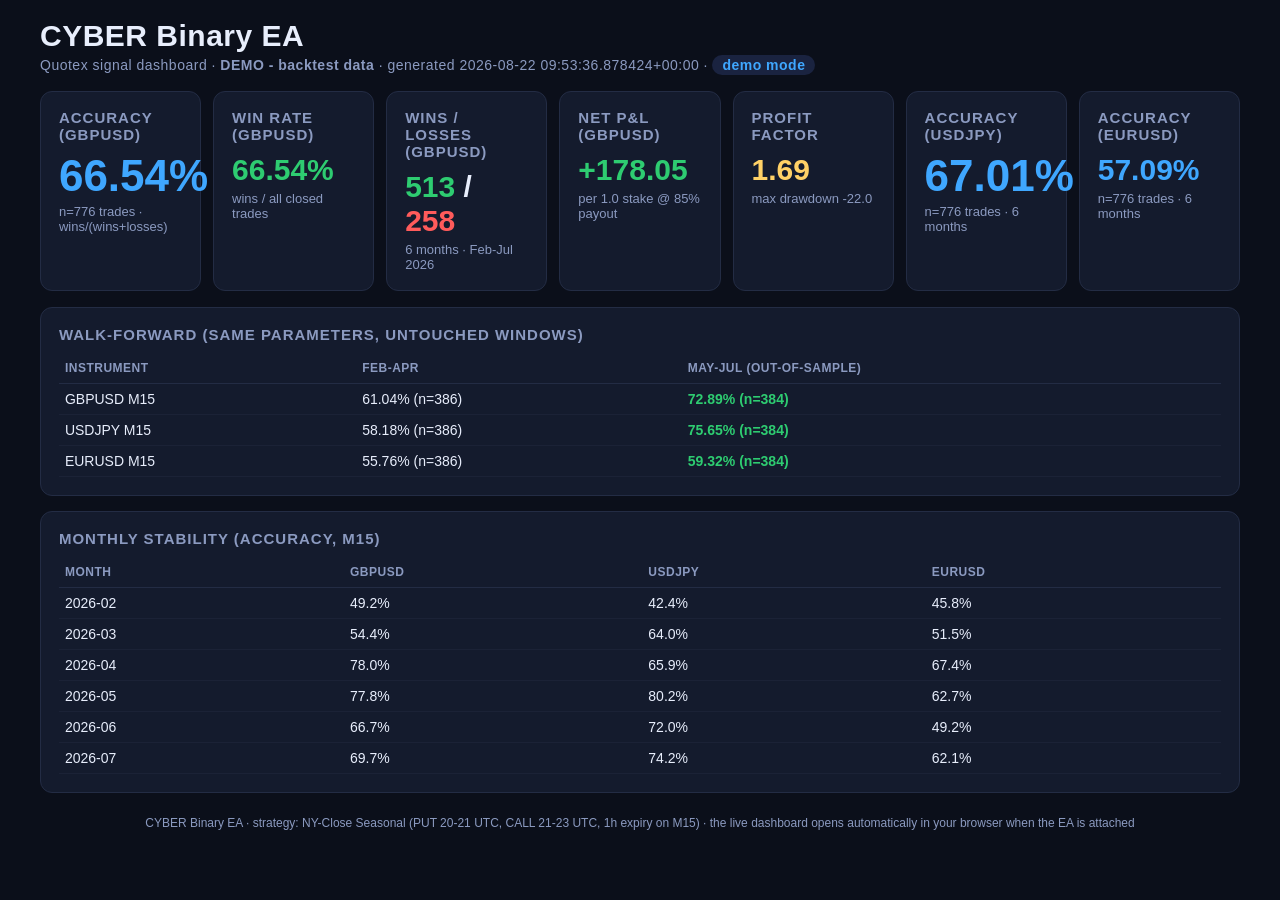
==== dashboard/dashboard.html @ 79766f16 "CYBER Binary EA: Quotex signal engine + auto-scaling dashboard + research backtests - ea/CYBER_Binar" ====
<!DOCTYPE html><html><head><meta charset='utf-8'>
<title>CYBER Binary EA - Quotex Signal Dashboard (demo)</title>
<style>

:root{--bg:#0b0f1a;--card:#141b2d;--line:#232c44;--txt:#e8eefc;--mut:#8b9ac0;
--win:#2ecc71;--loss:#ff5b5b;--acc:#3fa7ff;--put:#ff9f43;--call:#2ecc71;--gold:#ffd166}
*{box-sizing:border-box;margin:0;padding:0}
body{background:var(--bg);color:var(--txt);font-family:'Segoe UI',Arial,sans-serif;
padding:clamp(8px,1.5vw,24px);min-height:100vh}
.wrap{max-width:1200px;margin:0 auto;display:flex;flex-direction:column;gap:clamp(8px,1.2vw,16px)}
h1{font-size:clamp(18px,2.6vw,30px);letter-spacing:.5px}
h1 .sub{display:block;font-size:clamp(11px,1.3vw,14px);color:var(--mut);font-weight:400;margin-top:2px}
.grid{display:grid;grid-template-columns:repeat(auto-fit,minmax(150px,1fr));gap:clamp(6px,1vw,12px)}
.card{background:var(--card);border:1px solid var(--line);border-radius:12px;padding:clamp(10px,1.4vw,18px)}
.card h2{font-size:clamp(12px,1.4vw,15px);color:var(--mut);font-weight:600;text-transform:uppercase;
letter-spacing:1px;margin-bottom:clamp(6px,.8vw,10px)}
.big{font-size:clamp(26px,4vw,44px);font-weight:700;line-height:1.05}
.num{font-size:clamp(18px,2.6vw,30px);font-weight:700}
.small{font-size:clamp(10px,1.2vw,13px);color:var(--mut);margin-top:4px}
.win{color:var(--win)}.loss{color:var(--loss)}.acc{color:var(--acc)}
.gold{color:var(--gold)}.muted{color:var(--mut)}
.badge{display:inline-block;padding:2px 10px;border-radius:20px;font-size:clamp(11px,1.3vw,14px);
font-weight:600;background:#1a2340;color:var(--acc)}
table{width:100%;border-collapse:collapse;font-size:clamp(11px,1.2vw,14px)}
th{color:var(--mut);text-align:left;padding:8px 6px;border-bottom:1px solid var(--line);
text-transform:uppercase;font-size:clamp(10px,1.1vw,12px);letter-spacing:.5px}
td{padding:7px 6px;border-bottom:1px solid #1b2236}
.call{color:var(--call);font-weight:600}.put{color:var(--put);font-weight:600}
.win{color:var(--win);font-weight:700}.loss{color:var(--loss);font-weight:700}
.pend{color:var(--mut)}.tie{color:var(--gold)}
.foot{margin-top:auto;text-align:center;color:var(--mut);font-size:clamp(10px,1.1vw,12px);padding:8px}
@media(max-width:560px){.grid{grid-template-columns:repeat(2,1fr)}}

</style></head><body><div class='wrap'>
<h1>CYBER Binary EA<span class='sub'>Quotex signal dashboard &middot; <b>DEMO - backtest data</b> &middot; generated 2026-08-22 09:53:36.878424+00:00 &middot; <span class='badge'>demo mode</span></span></h1>
<div class='grid'>
<div class='card'><h2>Accuracy (GBPUSD)</h2><div class='big'><span class='acc'>66.54%</span></div><div class='small'>n=776 trades &middot; wins/(wins+losses)</div></div>
<div class='card'><h2>Win rate (GBPUSD)</h2><div class='num'><span class='win'>66.54%</span></div><div class='small'>wins / all closed trades</div></div>
<div class='card'><h2>Wins / Losses (GBPUSD)</h2><div class='num'><span class='win'>513</span> / <span class='loss'>258</span></div><div class='small'>6 months &middot; Feb-Jul 2026</div></div>
<div class='card'><h2>Net P&amp;L (GBPUSD)</h2><div class='num'><span class='win'>+178.05</span></div><div class='small'>per 1.0 stake @ 85% payout</div></div>
<div class='card'><h2>Profit factor</h2><div class='num'><span class='gold'>1.69</span></div><div class='small'>max drawdown -22.0</div></div>
<div class='card'><h2>Accuracy (USDJPY)</h2><div class='big'><span class='acc'>67.01%</span></div><div class='small'>n=776 trades &middot; 6 months</div></div>
<div class='card'><h2>Accuracy (EURUSD)</h2><div class='num'><span class='acc'>57.09%</span></div><div class='small'>n=776 trades &middot; 6 months</div></div>
</div>
<div class='card'><h2>Walk-forward (same parameters, untouched windows)</h2><table><thead><tr><th>Instrument</th><th>Feb-Apr</th><th>May-Jul (out-of-sample)</th></tr></thead><tbody>
<tr><td>GBPUSD M15</td><td>61.04% (n=386)</td><td class='win'><b>72.89%</b> (n=384)</td></tr>
<tr><td>USDJPY M15</td><td>58.18% (n=386)</td><td class='win'><b>75.65%</b> (n=384)</td></tr>
<tr><td>EURUSD M15</td><td>55.76% (n=386)</td><td class='win'><b>59.32%</b> (n=384)</td></tr>
</tbody></table></div>
<div class='card'><h2>Monthly stability (accuracy, M15)</h2><table><thead><tr><th>Month</th><th>GBPUSD</th><th>USDJPY</th><th>EURUSD</th></tr></thead><tbody>
<tr><td>2026-02</td><td>49.2%</td><td>42.4%</td><td>45.8%</td></tr>
<tr><td>2026-03</td><td>54.4%</td><td>64.0%</td><td>51.5%</td></tr>
<tr><td>2026-04</td><td>78.0%</td><td>65.9%</td><td>67.4%</td></tr>
<tr><td>2026-05</td><td>77.8%</td><td>80.2%</td><td>62.7%</td></tr>
<tr><td>2026-06</td><td>66.7%</td><td>72.0%</td><td>49.2%</td></tr>
<tr><td>2026-07</td><td>69.7%</td><td>74.2%</td><td>62.1%</td></tr>
</tbody></table></div>
<div class='foot'>CYBER Binary EA &middot; strategy: NY-Close Seasonal (PUT 20-21 UTC, CALL 21-23 UTC, 1h expiry on M15) &middot; the live dashboard opens automatically in your browser when the EA is attached</div>
</div></body></html>
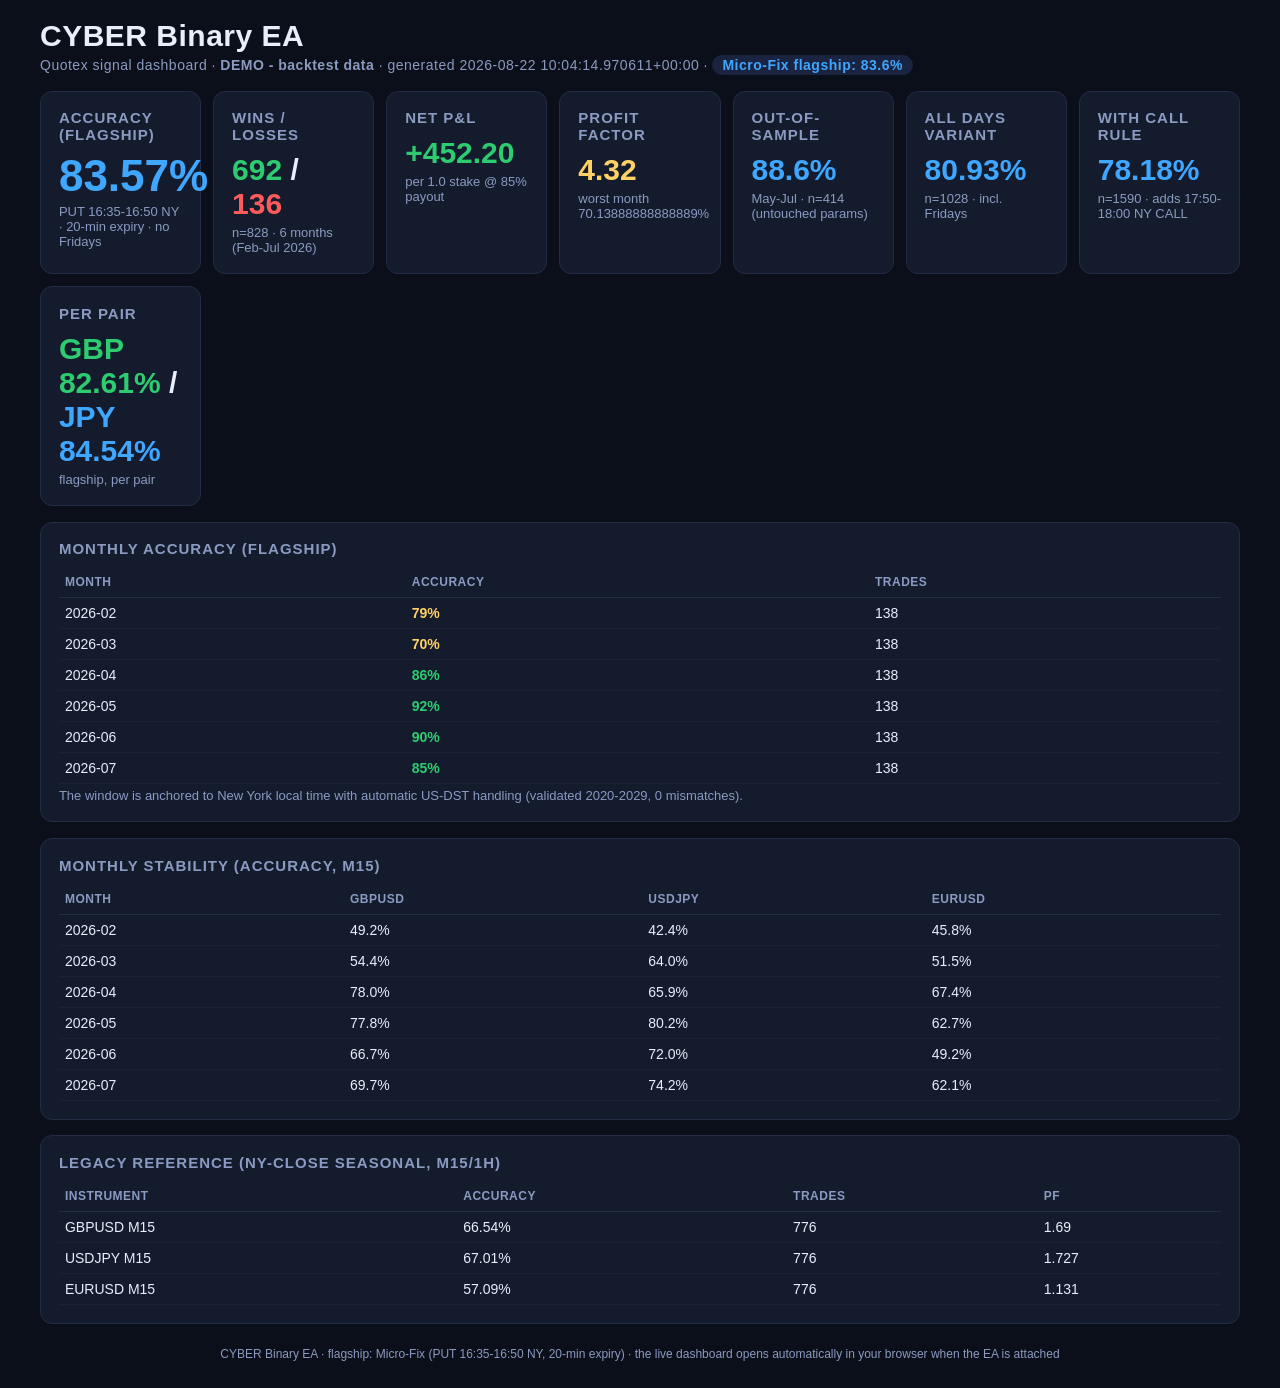
==== commit 7388df03: "80%+ accuracy milestone: Micro-Fix NY settlement strategy (83.6%) Research breakthrough: sub-hour wi" ====
--- a/dashboard/dashboard.html
+++ b/dashboard/dashboard.html
@@ -32,21 +32,26 @@
 @media(max-width:560px){.grid{grid-template-columns:repeat(2,1fr)}}
 
 </style></head><body><div class='wrap'>
-<h1>CYBER Binary EA<span class='sub'>Quotex signal dashboard &middot; <b>DEMO - backtest data</b> &middot; generated 2026-08-22 09:53:36.878424+00:00 &middot; <span class='badge'>demo mode</span></span></h1>
+<h1>CYBER Binary EA<span class='sub'>Quotex signal dashboard &middot; <b>DEMO - backtest data</b> &middot; generated 2026-08-22 10:04:14.970611+00:00 &middot; <span class='badge'>Micro-Fix flagship: 83.6%</span></span></h1>
 <div class='grid'>
-<div class='card'><h2>Accuracy (GBPUSD)</h2><div class='big'><span class='acc'>66.54%</span></div><div class='small'>n=776 trades &middot; wins/(wins+losses)</div></div>
-<div class='card'><h2>Win rate (GBPUSD)</h2><div class='num'><span class='win'>66.54%</span></div><div class='small'>wins / all closed trades</div></div>
-<div class='card'><h2>Wins / Losses (GBPUSD)</h2><div class='num'><span class='win'>513</span> / <span class='loss'>258</span></div><div class='small'>6 months &middot; Feb-Jul 2026</div></div>
-<div class='card'><h2>Net P&amp;L (GBPUSD)</h2><div class='num'><span class='win'>+178.05</span></div><div class='small'>per 1.0 stake @ 85% payout</div></div>
-<div class='card'><h2>Profit factor</h2><div class='num'><span class='gold'>1.69</span></div><div class='small'>max drawdown -22.0</div></div>
-<div class='card'><h2>Accuracy (USDJPY)</h2><div class='big'><span class='acc'>67.01%</span></div><div class='small'>n=776 trades &middot; 6 months</div></div>
-<div class='card'><h2>Accuracy (EURUSD)</h2><div class='num'><span class='acc'>57.09%</span></div><div class='small'>n=776 trades &middot; 6 months</div></div>
+<div class='card'><h2>Accuracy (flagship)</h2><div class='big'><span class='acc'>83.57%</span></div><div class='small'>PUT 16:35-16:50 NY &middot; 20-min expiry &middot; no Fridays</div></div>
+<div class='card'><h2>Wins / Losses</h2><div class='num'><span class='win'>692</span> / <span class='loss'>136</span></div><div class='small'>n=828 &middot; 6 months (Feb-Jul 2026)</div></div>
+<div class='card'><h2>Net P&amp;L</h2><div class='num'><span class='win'>+452.20</span></div><div class='small'>per 1.0 stake @ 85% payout</div></div>
+<div class='card'><h2>Profit factor</h2><div class='num'><span class='gold'>4.32</span></div><div class='small'>worst month 70.13888888888889%</div></div>
+<div class='card'><h2>Out-of-sample</h2><div class='num'><span class='acc'>88.6%</span></div><div class='small'>May-Jul &middot; n=414 (untouched params)</div></div>
+<div class='card'><h2>All days variant</h2><div class='num'><span class='acc'>80.93%</span></div><div class='small'>n=1028 &middot; incl. Fridays</div></div>
+<div class='card'><h2>With CALL rule</h2><div class='num'><span class='acc'>78.18%</span></div><div class='small'>n=1590 &middot; adds 17:50-18:00 NY CALL</div></div>
+<div class='card'><h2>Per pair</h2><div class='num'><span class='win'>GBP 82.61%</span> / <span class='acc'>JPY 84.54%</span></div><div class='small'>flagship, per pair</div></div>
 </div>
-<div class='card'><h2>Walk-forward (same parameters, untouched windows)</h2><table><thead><tr><th>Instrument</th><th>Feb-Apr</th><th>May-Jul (out-of-sample)</th></tr></thead><tbody>
-<tr><td>GBPUSD M15</td><td>61.04% (n=386)</td><td class='win'><b>72.89%</b> (n=384)</td></tr>
-<tr><td>USDJPY M15</td><td>58.18% (n=386)</td><td class='win'><b>75.65%</b> (n=384)</td></tr>
-<tr><td>EURUSD M15</td><td>55.76% (n=386)</td><td class='win'><b>59.32%</b> (n=384)</td></tr>
-</tbody></table></div>
+<div class='card'><h2>Monthly accuracy (flagship)</h2><table><thead><tr><th>Month</th><th>Accuracy</th><th>Trades</th></tr></thead><tbody>
+<tr><td>2026-02</td><td class='gold'><b>79%</b></td><td>138</td></tr>
+<tr><td>2026-03</td><td class='gold'><b>70%</b></td><td>138</td></tr>
+<tr><td>2026-04</td><td class='win'><b>86%</b></td><td>138</td></tr>
+<tr><td>2026-05</td><td class='win'><b>92%</b></td><td>138</td></tr>
+<tr><td>2026-06</td><td class='win'><b>90%</b></td><td>138</td></tr>
+<tr><td>2026-07</td><td class='win'><b>85%</b></td><td>138</td></tr>
+</tbody></table>
+<div class='small'>The window is anchored to New York local time with automatic US-DST handling (validated 2020-2029, 0 mismatches).</div></div>
 <div class='card'><h2>Monthly stability (accuracy, M15)</h2><table><thead><tr><th>Month</th><th>GBPUSD</th><th>USDJPY</th><th>EURUSD</th></tr></thead><tbody>
 <tr><td>2026-02</td><td>49.2%</td><td>42.4%</td><td>45.8%</td></tr>
 <tr><td>2026-03</td><td>54.4%</td><td>64.0%</td><td>51.5%</td></tr>
@@ -55,5 +60,10 @@
 <tr><td>2026-06</td><td>66.7%</td><td>72.0%</td><td>49.2%</td></tr>
 <tr><td>2026-07</td><td>69.7%</td><td>74.2%</td><td>62.1%</td></tr>
 </tbody></table></div>
-<div class='foot'>CYBER Binary EA &middot; strategy: NY-Close Seasonal (PUT 20-21 UTC, CALL 21-23 UTC, 1h expiry on M15) &middot; the live dashboard opens automatically in your browser when the EA is attached</div>
+<div class='card'><h2>Legacy reference (NY-Close Seasonal, M15/1h)</h2><table><thead><tr><th>Instrument</th><th>Accuracy</th><th>Trades</th><th>PF</th></tr></thead><tbody>
+<tr><td>GBPUSD M15</td><td>66.54%</td><td>776</td><td>1.69</td></tr>
+<tr><td>USDJPY M15</td><td>67.01%</td><td>776</td><td>1.727</td></tr>
+<tr><td>EURUSD M15</td><td>57.09%</td><td>776</td><td>1.131</td></tr>
+</tbody></table></div>
+<div class='foot'>CYBER Binary EA &middot; flagship: Micro-Fix (PUT 16:35-16:50 NY, 20-min expiry) &middot; the live dashboard opens automatically in your browser when the EA is attached</div>
 </div></body></html>
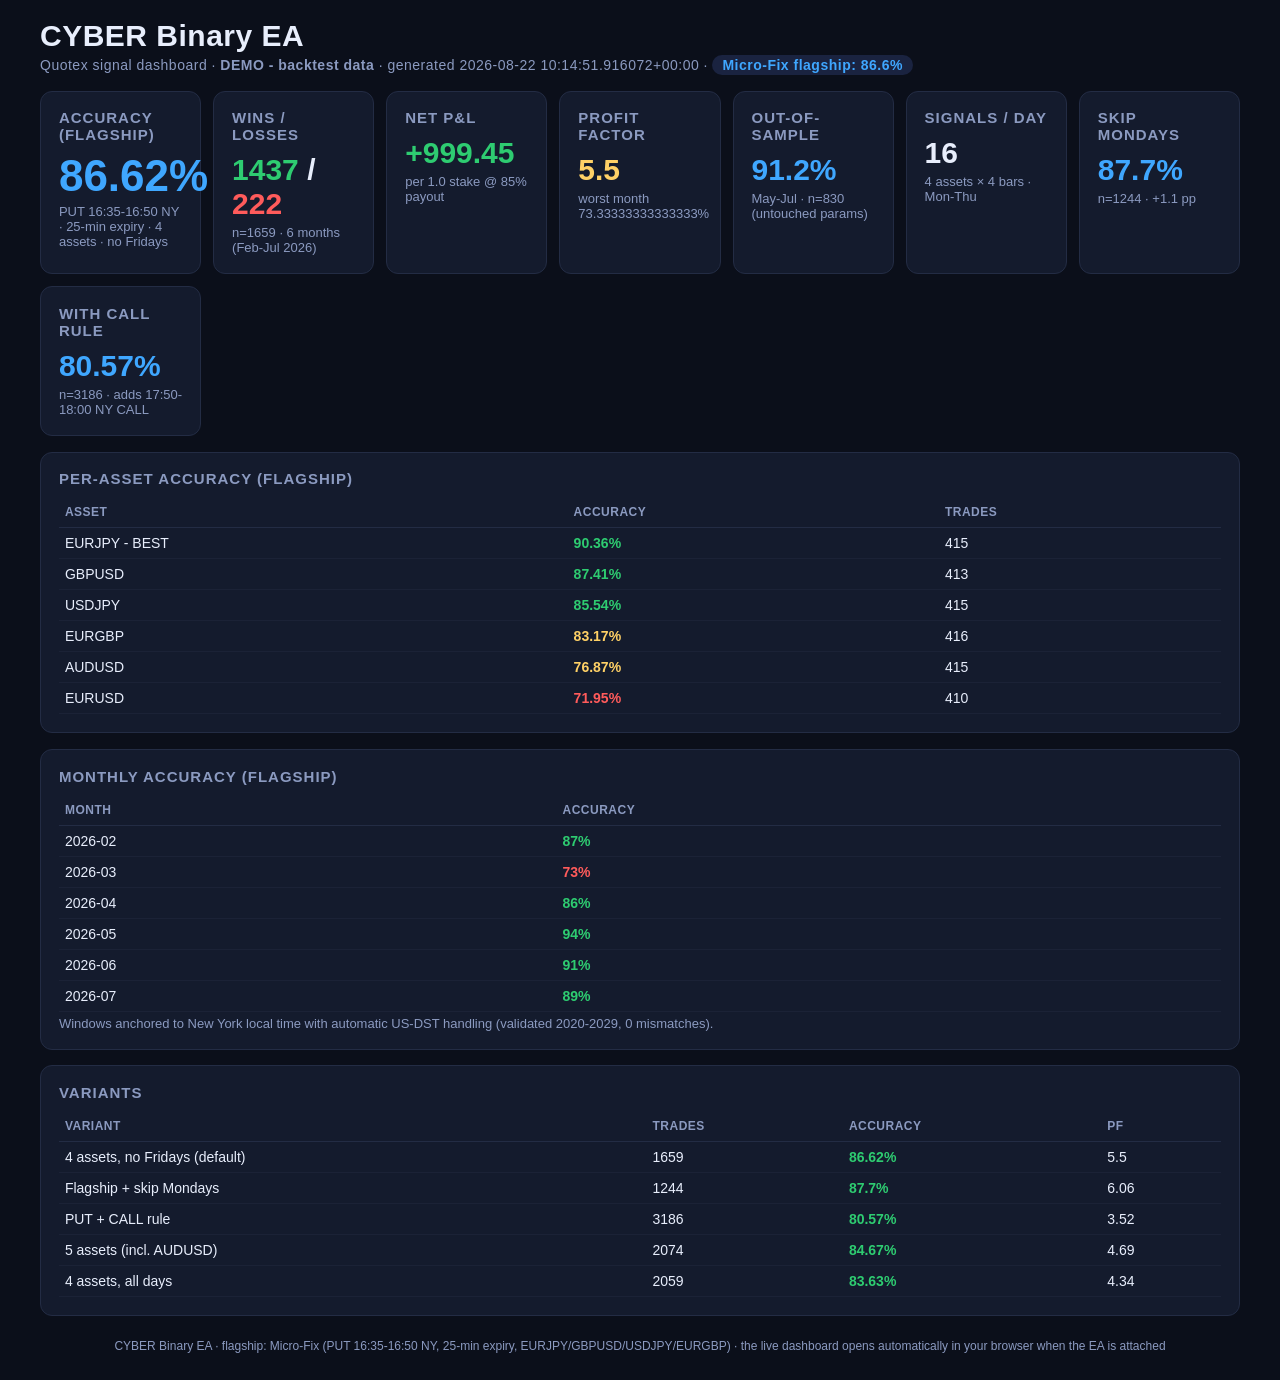
==== commit 37c8e5b5: "Chart signal detail, 4 more assets, accuracy to 86.6% blended / 90.4% EURJPY Chart painting: - visib" ====
--- a/dashboard/dashboard.html
+++ b/dashboard/dashboard.html
@@ -32,38 +32,40 @@
 @media(max-width:560px){.grid{grid-template-columns:repeat(2,1fr)}}
 
 </style></head><body><div class='wrap'>
-<h1>CYBER Binary EA<span class='sub'>Quotex signal dashboard &middot; <b>DEMO - backtest data</b> &middot; generated 2026-08-22 10:04:14.970611+00:00 &middot; <span class='badge'>Micro-Fix flagship: 83.6%</span></span></h1>
+<h1>CYBER Binary EA<span class='sub'>Quotex signal dashboard &middot; <b>DEMO - backtest data</b> &middot; generated 2026-08-22 10:14:51.916072+00:00 &middot; <span class='badge'>Micro-Fix flagship: 86.6%</span></span></h1>
 <div class='grid'>
-<div class='card'><h2>Accuracy (flagship)</h2><div class='big'><span class='acc'>83.57%</span></div><div class='small'>PUT 16:35-16:50 NY &middot; 20-min expiry &middot; no Fridays</div></div>
-<div class='card'><h2>Wins / Losses</h2><div class='num'><span class='win'>692</span> / <span class='loss'>136</span></div><div class='small'>n=828 &middot; 6 months (Feb-Jul 2026)</div></div>
-<div class='card'><h2>Net P&amp;L</h2><div class='num'><span class='win'>+452.20</span></div><div class='small'>per 1.0 stake @ 85% payout</div></div>
-<div class='card'><h2>Profit factor</h2><div class='num'><span class='gold'>4.32</span></div><div class='small'>worst month 70.13888888888889%</div></div>
-<div class='card'><h2>Out-of-sample</h2><div class='num'><span class='acc'>88.6%</span></div><div class='small'>May-Jul &middot; n=414 (untouched params)</div></div>
-<div class='card'><h2>All days variant</h2><div class='num'><span class='acc'>80.93%</span></div><div class='small'>n=1028 &middot; incl. Fridays</div></div>
-<div class='card'><h2>With CALL rule</h2><div class='num'><span class='acc'>78.18%</span></div><div class='small'>n=1590 &middot; adds 17:50-18:00 NY CALL</div></div>
-<div class='card'><h2>Per pair</h2><div class='num'><span class='win'>GBP 82.61%</span> / <span class='acc'>JPY 84.54%</span></div><div class='small'>flagship, per pair</div></div>
+<div class='card'><h2>Accuracy (flagship)</h2><div class='big'><span class='acc'>86.62%</span></div><div class='small'>PUT 16:35-16:50 NY &middot; 25-min expiry &middot; 4 assets &middot; no Fridays</div></div>
+<div class='card'><h2>Wins / Losses</h2><div class='num'><span class='win'>1437</span> / <span class='loss'>222</span></div><div class='small'>n=1659 &middot; 6 months (Feb-Jul 2026)</div></div>
+<div class='card'><h2>Net P&amp;L</h2><div class='num'><span class='win'>+999.45</span></div><div class='small'>per 1.0 stake @ 85% payout</div></div>
+<div class='card'><h2>Profit factor</h2><div class='num'><span class='gold'>5.5</span></div><div class='small'>worst month 73.33333333333333%</div></div>
+<div class='card'><h2>Out-of-sample</h2><div class='num'><span class='acc'>91.2%</span></div><div class='small'>May-Jul &middot; n=830 (untouched params)</div></div>
+<div class='card'><h2>Signals / day</h2><div class='num'><span class='num'>16</span></div><div class='small'>4 assets &times; 4 bars &middot; Mon-Thu</div></div>
+<div class='card'><h2>Skip Mondays</h2><div class='num'><span class='acc'>87.7%</span></div><div class='small'>n=1244 &middot; +1.1 pp</div></div>
+<div class='card'><h2>With CALL rule</h2><div class='num'><span class='acc'>80.57%</span></div><div class='small'>n=3186 &middot; adds 17:50-18:00 NY CALL</div></div>
 </div>
-<div class='card'><h2>Monthly accuracy (flagship)</h2><table><thead><tr><th>Month</th><th>Accuracy</th><th>Trades</th></tr></thead><tbody>
-<tr><td>2026-02</td><td class='gold'><b>79%</b></td><td>138</td></tr>
-<tr><td>2026-03</td><td class='gold'><b>70%</b></td><td>138</td></tr>
-<tr><td>2026-04</td><td class='win'><b>86%</b></td><td>138</td></tr>
-<tr><td>2026-05</td><td class='win'><b>92%</b></td><td>138</td></tr>
-<tr><td>2026-06</td><td class='win'><b>90%</b></td><td>138</td></tr>
-<tr><td>2026-07</td><td class='win'><b>85%</b></td><td>138</td></tr>
+<div class='card'><h2>Per-asset accuracy (flagship)</h2><table><thead><tr><th>Asset</th><th>Accuracy</th><th>Trades</th></tr></thead><tbody>
+<tr><td>EURJPY - BEST</td><td class='win'><b>90.36%</b></td><td>415</td></tr>
+<tr><td>GBPUSD</td><td class='win'><b>87.41%</b></td><td>413</td></tr>
+<tr><td>USDJPY</td><td class='win'><b>85.54%</b></td><td>415</td></tr>
+<tr><td>EURGBP</td><td class='gold'><b>83.17%</b></td><td>416</td></tr>
+<tr><td>AUDUSD</td><td class='gold'><b>76.87%</b></td><td>415</td></tr>
+<tr><td>EURUSD</td><td class='loss'><b>71.95%</b></td><td>410</td></tr>
+</tbody></table></div>
+<div class='card'><h2>Monthly accuracy (flagship)</h2><table><thead><tr><th>Month</th><th>Accuracy</th></tr></thead><tbody>
+<tr><td>2026-02</td><td class='win'><b>87%</b></td></tr>
+<tr><td>2026-03</td><td class='loss'><b>73%</b></td></tr>
+<tr><td>2026-04</td><td class='win'><b>86%</b></td></tr>
+<tr><td>2026-05</td><td class='win'><b>94%</b></td></tr>
+<tr><td>2026-06</td><td class='win'><b>91%</b></td></tr>
+<tr><td>2026-07</td><td class='win'><b>89%</b></td></tr>
 </tbody></table>
-<div class='small'>The window is anchored to New York local time with automatic US-DST handling (validated 2020-2029, 0 mismatches).</div></div>
-<div class='card'><h2>Monthly stability (accuracy, M15)</h2><table><thead><tr><th>Month</th><th>GBPUSD</th><th>USDJPY</th><th>EURUSD</th></tr></thead><tbody>
-<tr><td>2026-02</td><td>49.2%</td><td>42.4%</td><td>45.8%</td></tr>
-<tr><td>2026-03</td><td>54.4%</td><td>64.0%</td><td>51.5%</td></tr>
-<tr><td>2026-04</td><td>78.0%</td><td>65.9%</td><td>67.4%</td></tr>
-<tr><td>2026-05</td><td>77.8%</td><td>80.2%</td><td>62.7%</td></tr>
-<tr><td>2026-06</td><td>66.7%</td><td>72.0%</td><td>49.2%</td></tr>
-<tr><td>2026-07</td><td>69.7%</td><td>74.2%</td><td>62.1%</td></tr>
+<div class='small'>Windows anchored to New York local time with automatic US-DST handling (validated 2020-2029, 0 mismatches).</div></div>
+<div class='card'><h2>Variants</h2><table><thead><tr><th>Variant</th><th>Trades</th><th>Accuracy</th><th>PF</th></tr></thead><tbody>
+<tr><td>4 assets, no Fridays (default)</td><td>1659</td><td class='win'><b>86.62%</b></td><td>5.5</td></tr>
+<tr><td>Flagship + skip Mondays</td><td>1244</td><td class='win'><b>87.7%</b></td><td>6.06</td></tr>
+<tr><td>PUT + CALL rule</td><td>3186</td><td class='win'><b>80.57%</b></td><td>3.52</td></tr>
+<tr><td>5 assets (incl. AUDUSD)</td><td>2074</td><td class='win'><b>84.67%</b></td><td>4.69</td></tr>
+<tr><td>4 assets, all days</td><td>2059</td><td class='win'><b>83.63%</b></td><td>4.34</td></tr>
 </tbody></table></div>
-<div class='card'><h2>Legacy reference (NY-Close Seasonal, M15/1h)</h2><table><thead><tr><th>Instrument</th><th>Accuracy</th><th>Trades</th><th>PF</th></tr></thead><tbody>
-<tr><td>GBPUSD M15</td><td>66.54%</td><td>776</td><td>1.69</td></tr>
-<tr><td>USDJPY M15</td><td>67.01%</td><td>776</td><td>1.727</td></tr>
-<tr><td>EURUSD M15</td><td>57.09%</td><td>776</td><td>1.131</td></tr>
-</tbody></table></div>
-<div class='foot'>CYBER Binary EA &middot; flagship: Micro-Fix (PUT 16:35-16:50 NY, 20-min expiry) &middot; the live dashboard opens automatically in your browser when the EA is attached</div>
+<div class='foot'>CYBER Binary EA &middot; flagship: Micro-Fix (PUT 16:35-16:50 NY, 25-min expiry, EURJPY/GBPUSD/USDJPY/EURGBP) &middot; the live dashboard opens automatically in your browser when the EA is attached</div>
 </div></body></html>
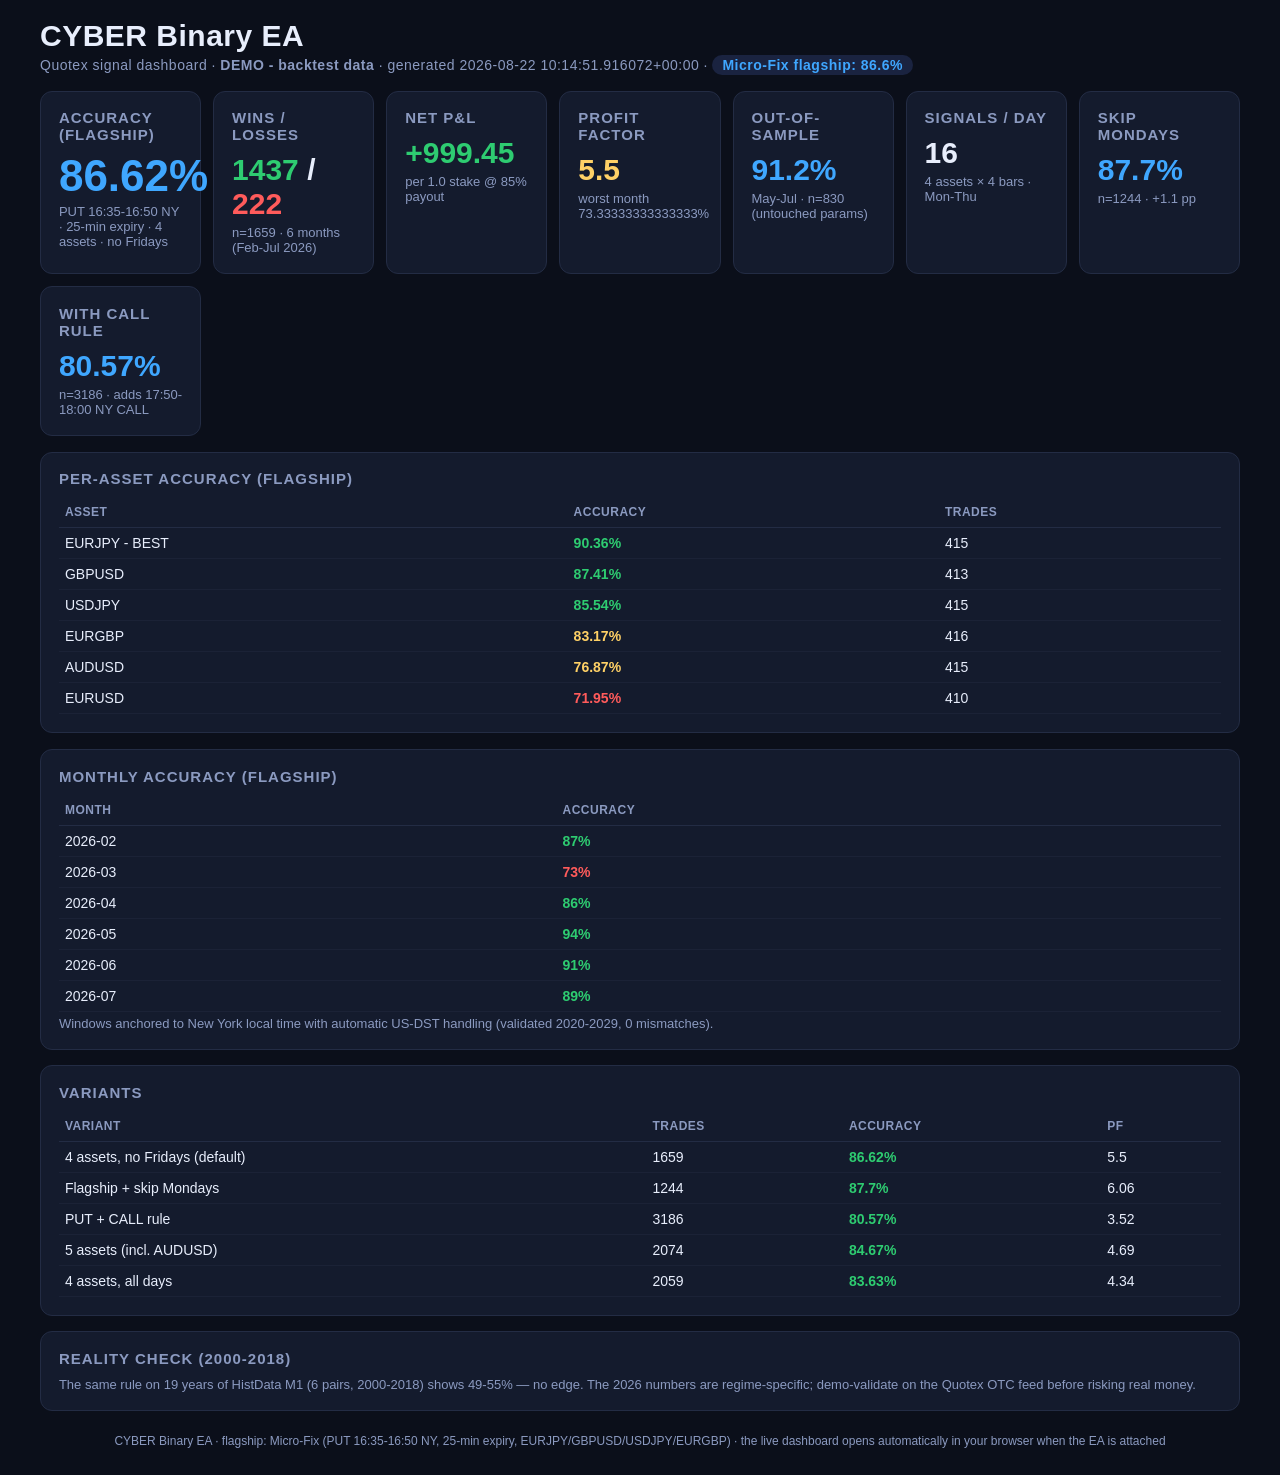
==== commit edb60eb8: "19-year validation of the Micro-Fix rule: effect is recent, not structural Added a full long-history" ====
--- a/dashboard/dashboard.html
+++ b/dashboard/dashboard.html
@@ -67,5 +67,6 @@
 <tr><td>5 assets (incl. AUDUSD)</td><td>2074</td><td class='win'><b>84.67%</b></td><td>4.69</td></tr>
 <tr><td>4 assets, all days</td><td>2059</td><td class='win'><b>83.63%</b></td><td>4.34</td></tr>
 </tbody></table></div>
+<div class='card'><h2>Reality check (2000-2018)</h2><div class='small'>The same rule on 19 years of HistData M1 (6 pairs, 2000-2018) shows 49-55% — no edge. The 2026 numbers are regime-specific; demo-validate on the Quotex OTC feed before risking real money.</div></div>
 <div class='foot'>CYBER Binary EA &middot; flagship: Micro-Fix (PUT 16:35-16:50 NY, 25-min expiry, EURJPY/GBPUSD/USDJPY/EURGBP) &middot; the live dashboard opens automatically in your browser when the EA is attached</div>
 </div></body></html>
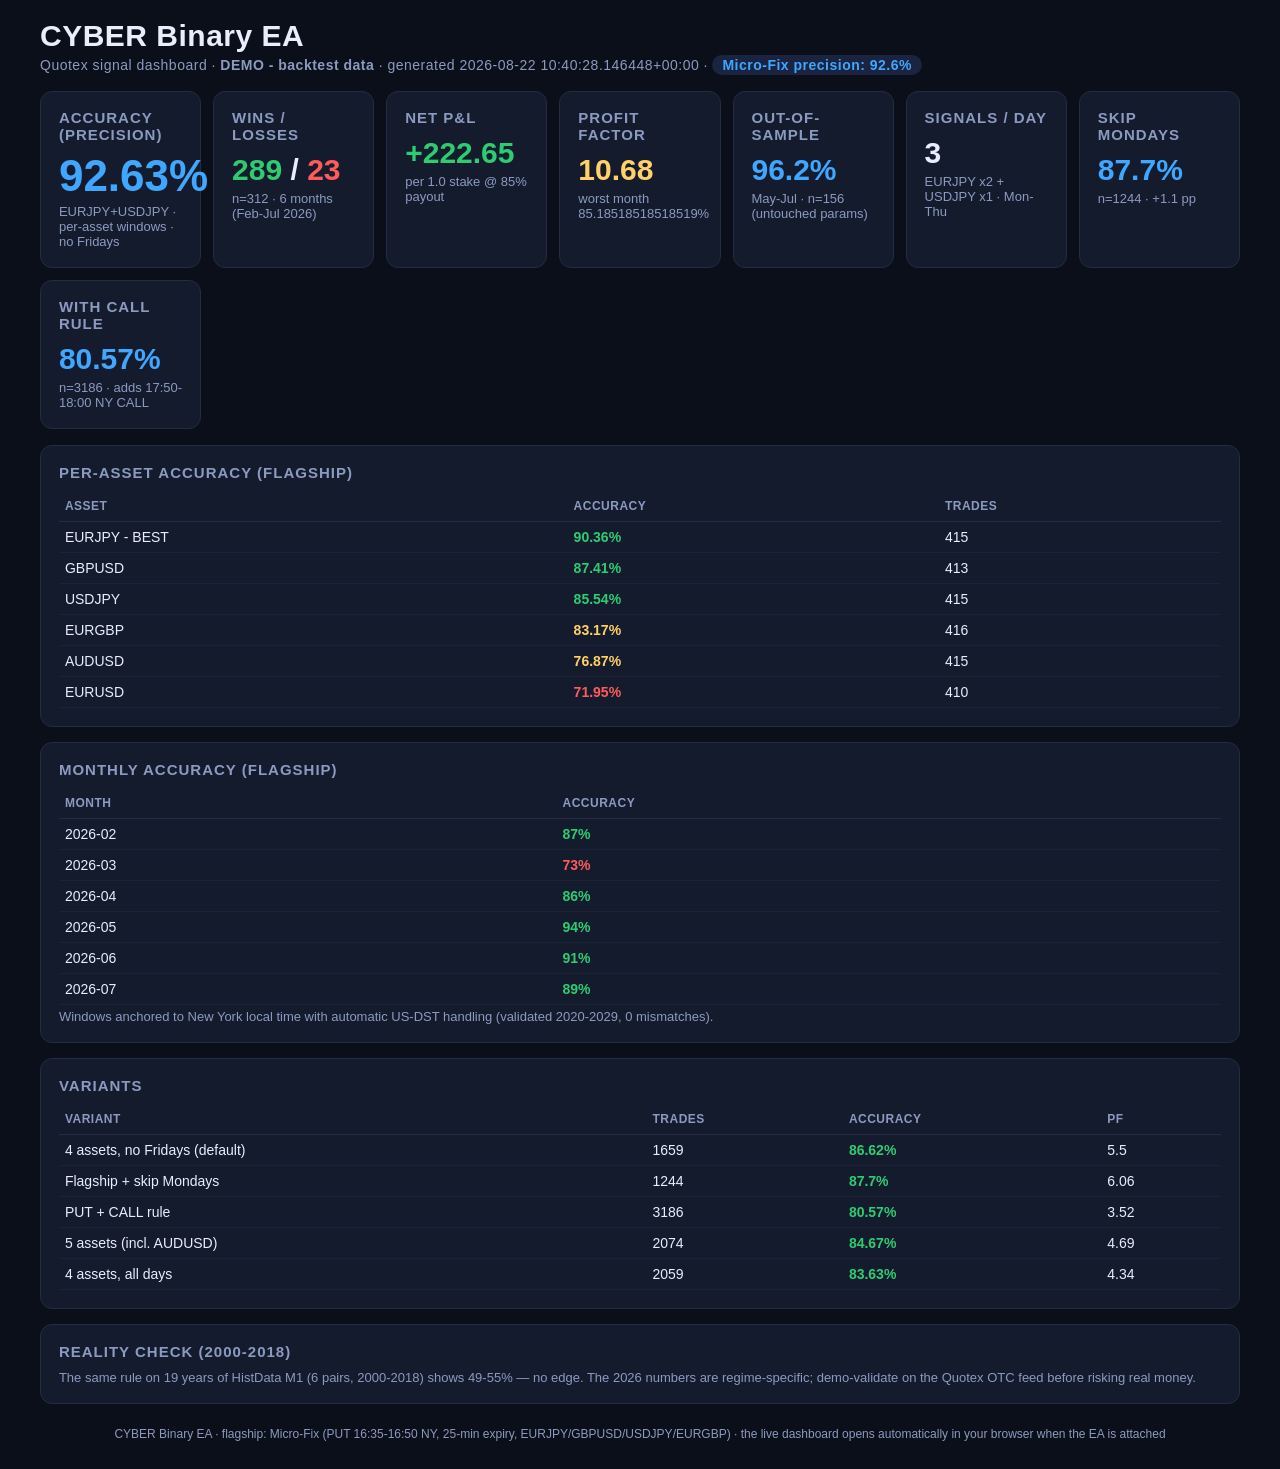
==== commit 0fc1eebe: "90+ accuracy: Micro-Fix precision mode (93.3% EURJPY, 92.6% blended) Research: slot x expiry grid wi" ====
--- a/dashboard/dashboard.html
+++ b/dashboard/dashboard.html
@@ -32,14 +32,14 @@
 @media(max-width:560px){.grid{grid-template-columns:repeat(2,1fr)}}
 
 </style></head><body><div class='wrap'>
-<h1>CYBER Binary EA<span class='sub'>Quotex signal dashboard &middot; <b>DEMO - backtest data</b> &middot; generated 2026-08-22 10:14:51.916072+00:00 &middot; <span class='badge'>Micro-Fix flagship: 86.6%</span></span></h1>
+<h1>CYBER Binary EA<span class='sub'>Quotex signal dashboard &middot; <b>DEMO - backtest data</b> &middot; generated 2026-08-22 10:40:28.146448+00:00 &middot; <span class='badge'>Micro-Fix precision: 92.6%</span></span></h1>
 <div class='grid'>
-<div class='card'><h2>Accuracy (flagship)</h2><div class='big'><span class='acc'>86.62%</span></div><div class='small'>PUT 16:35-16:50 NY &middot; 25-min expiry &middot; 4 assets &middot; no Fridays</div></div>
-<div class='card'><h2>Wins / Losses</h2><div class='num'><span class='win'>1437</span> / <span class='loss'>222</span></div><div class='small'>n=1659 &middot; 6 months (Feb-Jul 2026)</div></div>
-<div class='card'><h2>Net P&amp;L</h2><div class='num'><span class='win'>+999.45</span></div><div class='small'>per 1.0 stake @ 85% payout</div></div>
-<div class='card'><h2>Profit factor</h2><div class='num'><span class='gold'>5.5</span></div><div class='small'>worst month 73.33333333333333%</div></div>
-<div class='card'><h2>Out-of-sample</h2><div class='num'><span class='acc'>91.2%</span></div><div class='small'>May-Jul &middot; n=830 (untouched params)</div></div>
-<div class='card'><h2>Signals / day</h2><div class='num'><span class='num'>16</span></div><div class='small'>4 assets &times; 4 bars &middot; Mon-Thu</div></div>
+<div class='card'><h2>Accuracy (precision)</h2><div class='big'><span class='acc'>92.63%</span></div><div class='small'>EURJPY+USDJPY &middot; per-asset windows &middot; no Fridays</div></div>
+<div class='card'><h2>Wins / Losses</h2><div class='num'><span class='win'>289</span> / <span class='loss'>23</span></div><div class='small'>n=312 &middot; 6 months (Feb-Jul 2026)</div></div>
+<div class='card'><h2>Net P&amp;L</h2><div class='num'><span class='win'>+222.65</span></div><div class='small'>per 1.0 stake @ 85% payout</div></div>
+<div class='card'><h2>Profit factor</h2><div class='num'><span class='gold'>10.68</span></div><div class='small'>worst month 85.18518518518519%</div></div>
+<div class='card'><h2>Out-of-sample</h2><div class='num'><span class='acc'>96.2%</span></div><div class='small'>May-Jul &middot; n=156 (untouched params)</div></div>
+<div class='card'><h2>Signals / day</h2><div class='num'><span class='num'>3</span></div><div class='small'>EURJPY x2 + USDJPY x1 &middot; Mon-Thu</div></div>
 <div class='card'><h2>Skip Mondays</h2><div class='num'><span class='acc'>87.7%</span></div><div class='small'>n=1244 &middot; +1.1 pp</div></div>
 <div class='card'><h2>With CALL rule</h2><div class='num'><span class='acc'>80.57%</span></div><div class='small'>n=3186 &middot; adds 17:50-18:00 NY CALL</div></div>
 </div>
